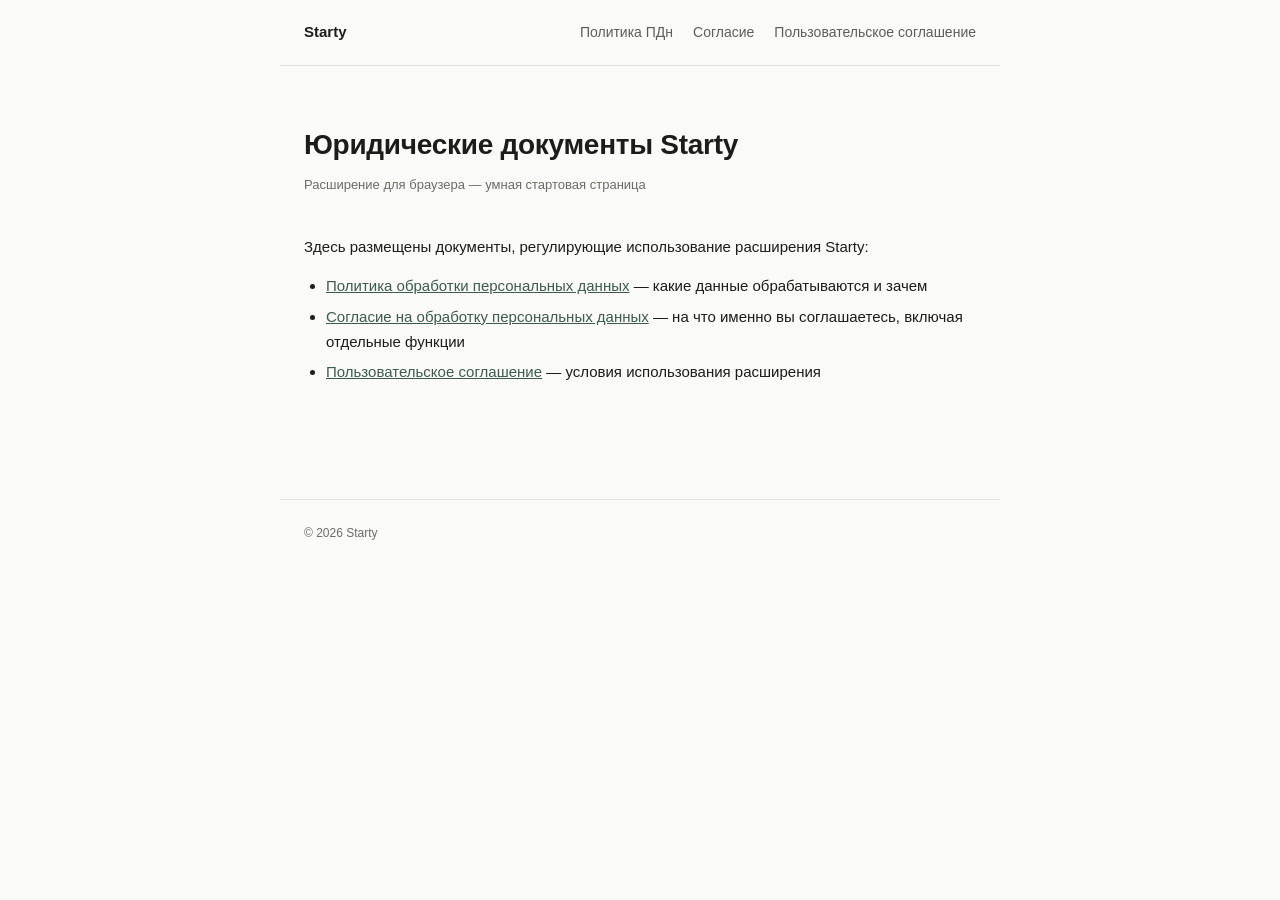
==== index.html @ ca747270 "Add files via upload" ====
<!DOCTYPE html>
<html lang="ru">
<head>
<meta charset="UTF-8">
<meta name="viewport" content="width=device-width, initial-scale=1.0">
<title>Starty — юридические документы</title>
<link rel="stylesheet" href="style.css">
</head>
<body>
<nav>
  <span class="logo">Starty</span>
  <a href="privacy-policy.html">Политика ПДн</a>
  <a href="consent.html">Согласие</a>
  <a href="terms-of-service.html">Пользовательское соглашение</a>
</nav>
<div class="wrap">
  <h1>Юридические документы Starty</h1>
  <p class="meta">Расширение для браузера — умная стартовая страница</p>
  <p>Здесь размещены документы, регулирующие использование расширения Starty:</p>
  <ul>
    <li><a href="privacy-policy.html">Политика обработки персональных данных</a> — какие данные обрабатываются и зачем</li>
    <li><a href="consent.html">Согласие на обработку персональных данных</a> — на что именно вы соглашаетесь, включая отдельные функции</li>
    <li><a href="terms-of-service.html">Пользовательское соглашение</a> — условия использования расширения</li>
  </ul>
</div>
<footer>© 2026 Starty</footer>
</body>
</html>
---- style.css ----
:root{
  --bg:#fafaf9;
  --text:#1c1c1a;
  --muted:#6b6b66;
  --accent:#3d5a4c;
  --border:#e2e0da;
  --card:#ffffff;
}
*{box-sizing:border-box}
body{
  margin:0;
  font-family:-apple-system,BlinkMacSystemFont,"Segoe UI",Roboto,Helvetica,Arial,sans-serif;
  background:var(--bg);
  color:var(--text);
  line-height:1.65;
}
.wrap{max-width:720px;margin:0 auto;padding:56px 24px 100px}
nav{
  max-width:720px;margin:0 auto;padding:20px 24px;
  display:flex;gap:20px;align-items:center;border-bottom:1px solid var(--border);
}
nav a{color:var(--text);text-decoration:none;font-size:14px;font-weight:500;opacity:0.7}
nav a:hover,nav a.active{opacity:1;color:var(--accent)}
nav .logo{font-weight:700;font-size:15px;margin-right:auto;opacity:1}
h1{font-size:28px;font-weight:700;letter-spacing:-0.01em;margin:0 0 6px}
.meta{color:var(--muted);font-size:13px;margin-bottom:40px}
h2{font-size:17px;font-weight:600;margin:36px 0 12px;padding-top:8px}
h2:first-of-type{margin-top:0}
p{margin:0 0 14px;font-size:15px}
ul,ol{margin:0 0 14px;padding-left:22px;font-size:15px}
li{margin-bottom:6px}
table{width:100%;border-collapse:collapse;margin:16px 0 24px;font-size:14px}
th,td{text-align:left;padding:10px 12px;border-bottom:1px solid var(--border);vertical-align:top}
th{font-weight:600;color:var(--muted);font-size:12px;text-transform:uppercase;letter-spacing:0.03em}
a{color:var(--accent)}
.callout{
  background:var(--card);border:1px solid var(--border);border-left:3px solid var(--accent);
  border-radius:6px;padding:14px 16px;font-size:14px;color:var(--muted);margin:16px 0 24px;
}
.placeholder{background:#fff3d6;border-left-color:#c9932a;color:#5c4a1a}
footer{
  max-width:720px;margin:0 auto;padding:24px;border-top:1px solid var(--border);
  font-size:12px;color:var(--muted);
}
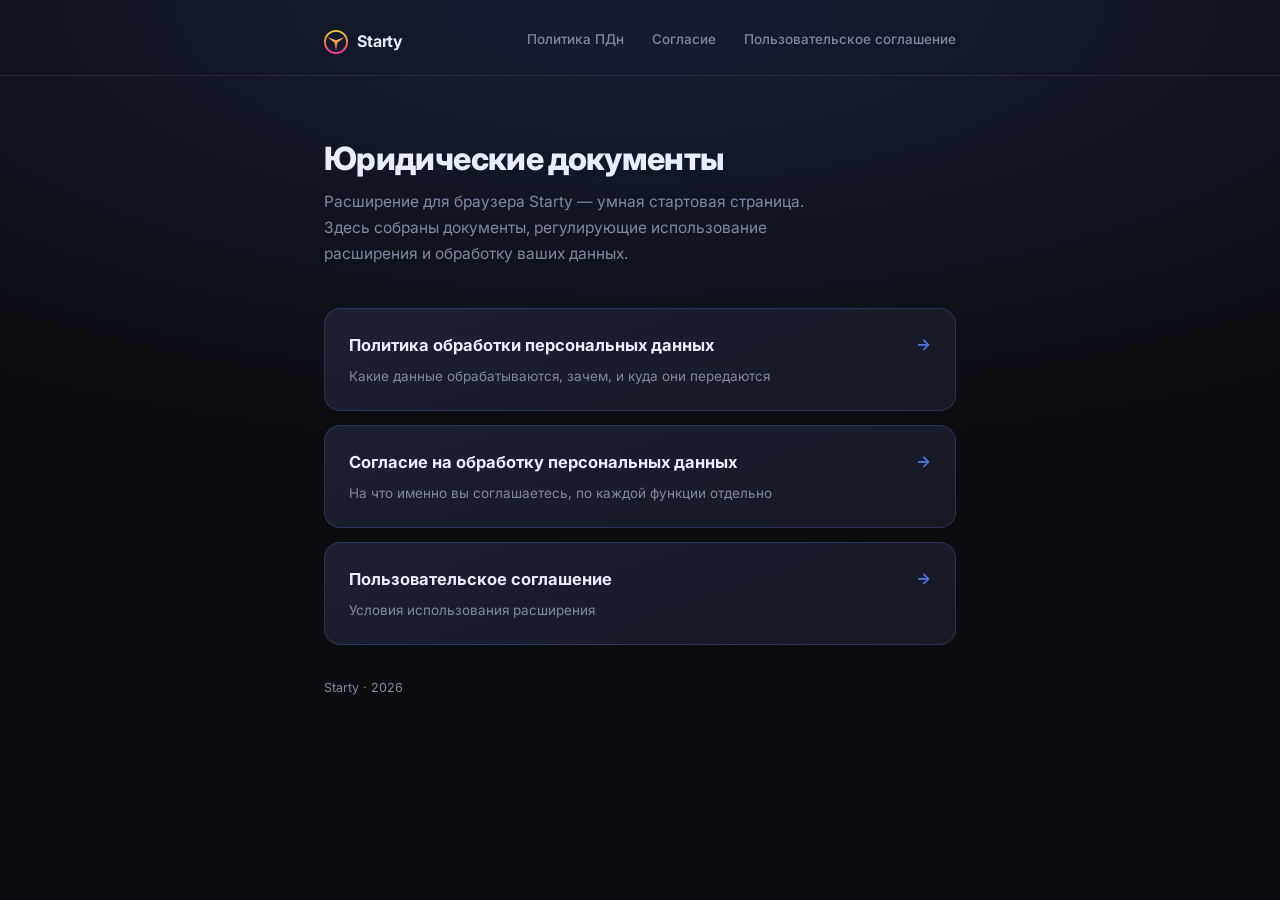
==== commit dc80b57d: "Add files via upload" ====
--- a/index.html
+++ b/index.html
@@ -8,21 +8,49 @@
 </head>
 <body>
 <nav>
-  <span class="logo">Starty</span>
-  <a href="privacy-policy.html">Политика ПДн</a>
-  <a href="consent.html">Согласие</a>
-  <a href="terms-of-service.html">Пользовательское соглашение</a>
+  <div class="page">
+    <a href="index.html" class="logo"><span class="logo-mark"><svg width="40" height="40" viewBox="0 0 40 40" fill="none" xmlns="http://www.w3.org/2000/svg">
+<circle cx="20" cy="20" r="18.5" stroke="url(#paint0_linear_6612_1097)" stroke-width="3"/>
+<path d="M22.5195 21.4404L20 36L17.4805 21.4404L6 12L20 17.1201L34 12L22.5195 21.4404Z" fill="url(#paint1_linear_6612_1097)"/>
+<defs>
+<linearGradient id="paint0_linear_6612_1097" x1="20" y1="0" x2="20" y2="40" gradientUnits="userSpaceOnUse">
+<stop stop-color="#F9CD41"/>
+<stop offset="0.500888" stop-color="#F37D4F"/>
+<stop offset="1" stop-color="#F4339C"/>
+</linearGradient>
+<linearGradient id="paint1_linear_6612_1097" x1="20" y1="12" x2="20" y2="36" gradientUnits="userSpaceOnUse">
+<stop stop-color="#F9CD41"/>
+<stop offset="0.500888" stop-color="#F37D4F"/>
+<stop offset="1" stop-color="#F4339C"/>
+</linearGradient>
+</defs>
+</svg></span>Starty</a>
+    <a href="privacy-policy.html" class="navlink">Политика ПДн</a>
+    <a href="consent.html" class="navlink">Согласие</a>
+    <a href="terms-of-service.html" class="navlink">Пользовательское соглашение</a>
+  </div>
 </nav>
-<div class="wrap">
-  <h1>Юридические документы Starty</h1>
-  <p class="meta">Расширение для браузера — умная стартовая страница</p>
-  <p>Здесь размещены документы, регулирующие использование расширения Starty:</p>
-  <ul>
-    <li><a href="privacy-policy.html">Политика обработки персональных данных</a> — какие данные обрабатываются и зачем</li>
-    <li><a href="consent.html">Согласие на обработку персональных данных</a> — на что именно вы соглашаетесь, включая отдельные функции</li>
-    <li><a href="terms-of-service.html">Пользовательское соглашение</a> — условия использования расширения</li>
-  </ul>
+<div class="page">
+  <div class="hero">
+    <h1>Юридические документы</h1>
+    <p class="intro">Расширение для браузера Starty — умная стартовая страница. Здесь собраны документы, регулирующие использование расширения и обработку ваших данных.</p>
+  </div>
+
+  <div class="doc-links">
+    <a class="doc-link" href="privacy-policy.html">
+      <div class="doc-link-title">Политика обработки персональных данных <span class="arrow">→</span></div>
+      <div class="doc-link-desc">Какие данные обрабатываются, зачем, и куда они передаются</div>
+    </a>
+    <a class="doc-link" href="consent.html">
+      <div class="doc-link-title">Согласие на обработку персональных данных <span class="arrow">→</span></div>
+      <div class="doc-link-desc">На что именно вы соглашаетесь, по каждой функции отдельно</div>
+    </a>
+    <a class="doc-link" href="terms-of-service.html">
+      <div class="doc-link-title">Пользовательское соглашение <span class="arrow">→</span></div>
+      <div class="doc-link-desc">Условия использования расширения</div>
+    </a>
+  </div>
 </div>
-<footer>© 2026 Starty</footer>
+<footer><div class="page">Starty · 2026</div></footer>
 </body>
 </html>
--- a/style.css
+++ b/style.css
@@ -1,44 +1,158 @@
+@import url('https://fonts.googleapis.com/css2?family=Inter:wght@400;500;600;700;800&display=swap');
+
 :root{
-  --bg:#fafaf9;
-  --text:#1c1c1a;
-  --muted:#6b6b66;
-  --accent:#3d5a4c;
-  --border:#e2e0da;
-  --card:#ffffff;
+  --bg:#0B0C10;
+  --tile-top:#1C2030;
+  --tile-bot:#161824;
+  --surface3:#252A3A;
+  --text:#E8EEFF;
+  --text2:#A8BFFF;
+  --muted:#7F899E;
+  --accent:#4971D8;
+  --accent-hover:#5C82E8;
+  --border:rgba(255,255,255,0.07);
+  --border2:rgba(79,122,232,0.25);
 }
 *{box-sizing:border-box}
+html{scroll-behavior:smooth}
 body{
   margin:0;
-  font-family:-apple-system,BlinkMacSystemFont,"Segoe UI",Roboto,Helvetica,Arial,sans-serif;
-  background:var(--bg);
+  font-family:'Inter',-apple-system,BlinkMacSystemFont,"Segoe UI",Roboto,sans-serif;
+  background:
+    radial-gradient(ellipse 90% 50% at 50% 0%, rgba(79,122,232,0.16) 0%, transparent 100%),
+    var(--bg);
+  background-attachment:fixed;
   color:var(--text);
-  line-height:1.65;
+  line-height:1.7;
+  font-size:16px;
+  -webkit-font-smoothing:antialiased;
+  min-height:100vh;
 }
-.wrap{max-width:720px;margin:0 auto;padding:56px 24px 100px}
-nav{
-  max-width:720px;margin:0 auto;padding:20px 24px;
-  display:flex;gap:20px;align-items:center;border-bottom:1px solid var(--border);
+
+/* ── Единый центрированный контейнер на всю страницу — заголовок, мета,
+   разделы — всё внутри ОДНОГО .page, без вложенных контейнеров разной
+   ширины с независимым центрированием (это и съезжало раньше) ── */
+.page{max-width:680px;margin:0 auto;padding:0 24px}
+
+/* ── Nav ── */
+nav .page{
+  padding-top:28px;padding-bottom:20px;
+  display:flex;gap:28px;align-items:center;flex-wrap:wrap;
 }
-nav a{color:var(--text);text-decoration:none;font-size:14px;font-weight:500;opacity:0.7}
-nav a:hover,nav a.active{opacity:1;color:var(--accent)}
-nav .logo{font-weight:700;font-size:15px;margin-right:auto;opacity:1}
-h1{font-size:28px;font-weight:700;letter-spacing:-0.01em;margin:0 0 6px}
-.meta{color:var(--muted);font-size:13px;margin-bottom:40px}
-h2{font-size:17px;font-weight:600;margin:36px 0 12px;padding-top:8px}
-h2:first-of-type{margin-top:0}
-p{margin:0 0 14px;font-size:15px}
-ul,ol{margin:0 0 14px;padding-left:22px;font-size:15px}
-li{margin-bottom:6px}
-table{width:100%;border-collapse:collapse;margin:16px 0 24px;font-size:14px}
-th,td{text-align:left;padding:10px 12px;border-bottom:1px solid var(--border);vertical-align:top}
-th{font-weight:600;color:var(--muted);font-size:12px;text-transform:uppercase;letter-spacing:0.03em}
-a{color:var(--accent)}
+nav{border-bottom:1px solid var(--border)}
+.logo{
+  display:flex;align-items:center;gap:9px;margin-right:auto;
+  font-weight:700;font-size:16px;color:var(--text);letter-spacing:-0.01em;
+  text-decoration:none;
+}
+.logo-mark{
+  width:24px;height:24px;flex-shrink:0;
+  display:flex;align-items:center;justify-content:center;
+}
+.logo-mark svg{width:100%;height:100%;display:block}
+nav a.navlink{
+  position:relative;color:var(--muted);text-decoration:none;
+  font-size:13.5px;font-weight:500;padding-bottom:4px;
+  transition:color .15s ease;
+}
+nav a.navlink::after{
+  content:'';position:absolute;left:0;right:100%;bottom:0;height:1.5px;
+  background:var(--accent);border-radius:1px;transition:right .25s cubic-bezier(.4,0,.2,1);
+}
+nav a.navlink:hover{color:var(--text)}
+nav a.navlink:hover::after{right:0}
+nav a.navlink.active{color:var(--text2);font-weight:600}
+nav a.navlink.active::after{right:0}
+
+/* ── Header ── */
+.hero{padding:64px 0 8px}
+h1{
+  font-weight:800;font-size:32px;
+  letter-spacing:-0.02em;margin:0 0 10px;line-height:1.2;
+  color:var(--text);
+}
+.meta{color:var(--muted);font-size:13.5px;margin:0 0 48px;font-variant-numeric:tabular-nums}
+
+/* ── Документ как одна карточка, как виджет самого продукта ── */
+.card{
+  background:linear-gradient(160deg,var(--tile-top) 0%,var(--tile-bot) 100%);
+  border:1px solid var(--border2);
+  border-radius:20px;
+  padding:8px 40px;
+  box-shadow:0 20px 60px rgba(0,0,0,0.45),0 2px 8px rgba(0,0,0,0.3);
+  margin-bottom:80px;
+}
+
+.section{padding:36px 0}
+.section + .section{border-top:1px solid var(--border)}
+
+.section-head{display:flex;align-items:center;gap:12px;margin-bottom:16px}
+.section-num{
+  width:28px;height:28px;border-radius:9px;flex-shrink:0;
+  background:var(--surface3);border:1px solid var(--border2);
+  display:flex;align-items:center;justify-content:center;
+  font-weight:700;font-size:13px;color:var(--text2);
+  font-variant-numeric:tabular-nums;
+}
+.section-body h2{
+  font-weight:700;font-size:17px;margin:0;letter-spacing:-0.005em;color:var(--text);
+}
+
+p{margin:0 0 14px;font-size:15px;color:var(--text)}
+p:last-child{margin-bottom:0}
+strong{font-weight:600;color:var(--text2)}
+ul,ol{margin:0 0 14px;padding-left:20px;font-size:15px}
+li{margin-bottom:7px;color:var(--text)}
+li:last-child{margin-bottom:0}
+code{
+  font-family:ui-monospace,"SF Mono",Consolas,monospace;font-size:0.86em;
+  background:rgba(255,255,255,0.06);color:var(--text2);padding:2px 6px;border-radius:5px;
+}
+a{color:var(--text2);text-decoration-thickness:1px;text-underline-offset:2px}
+a:hover{color:var(--accent-hover)}
+
+table{width:100%;border-collapse:collapse;margin:8px 0 18px;font-size:13px;background:rgba(0,0,0,0.15);border-radius:12px;overflow:hidden;border:1px solid var(--border)}
+th,td{text-align:left;padding:12px 14px;border-bottom:1px solid var(--border);vertical-align:top}
+th{font-weight:600;color:var(--text2);font-size:10.5px;text-transform:uppercase;letter-spacing:0.05em;background:rgba(255,255,255,0.03)}
+tr:last-child td{border-bottom:none}
+
 .callout{
-  background:var(--card);border:1px solid var(--border);border-left:3px solid var(--accent);
-  border-radius:6px;padding:14px 16px;font-size:14px;color:var(--muted);margin:16px 0 24px;
+  background:rgba(79,122,232,0.08);border:1px solid var(--border2);
+  border-radius:12px;padding:16px 20px;font-size:13.5px;color:var(--text2);margin:16px 0 0;
 }
-.placeholder{background:#fff3d6;border-left-color:#c9932a;color:#5c4a1a}
-footer{
-  max-width:720px;margin:0 auto;padding:24px;border-top:1px solid var(--border);
-  font-size:12px;color:var(--muted);
+
+footer{padding:32px 0 60px;font-size:12.5px;color:var(--muted)}
+
+/* ── Index page ── */
+.intro{max-width:480px;color:var(--muted);font-size:15.5px;margin-bottom:8px}
+.doc-links{display:flex;flex-direction:column;gap:14px;margin-top:32px}
+.doc-link{
+  display:block;padding:22px 24px;
+  background:linear-gradient(160deg,var(--tile-top) 0%,var(--tile-bot) 100%);
+  border:1px solid var(--border2);border-radius:16px;
+  text-decoration:none;color:var(--text);
+  transition:border-color .18s ease,transform .18s ease;
 }
+.doc-link:hover{border-color:rgba(79,122,232,0.55);transform:translateY(-2px)}
+.doc-link-title{
+  font-weight:700;font-size:16.5px;
+  display:flex;align-items:center;justify-content:space-between;gap:12px;
+}
+.doc-link-title .arrow{color:var(--accent);transition:transform .2s ease;font-size:16px}
+.doc-link:hover .doc-link-title .arrow{transform:translateX(4px)}
+.doc-link-desc{color:var(--muted);font-size:13.5px;margin-top:6px}
+
+/* ── Mobile ── */
+@media (max-width:640px){
+  .hero{padding:44px 0 4px}
+  h1{font-size:25px}
+  .card{padding:4px 20px;border-radius:16px}
+  .section{padding:28px 0}
+}
+
+@media (prefers-reduced-motion:reduce){
+  html{scroll-behavior:auto}
+  nav a.navlink::after,.doc-link-title .arrow,.doc-link{transition:none}
+}
+
+a:focus-visible,button:focus-visible{outline:2px solid var(--accent);outline-offset:2px}
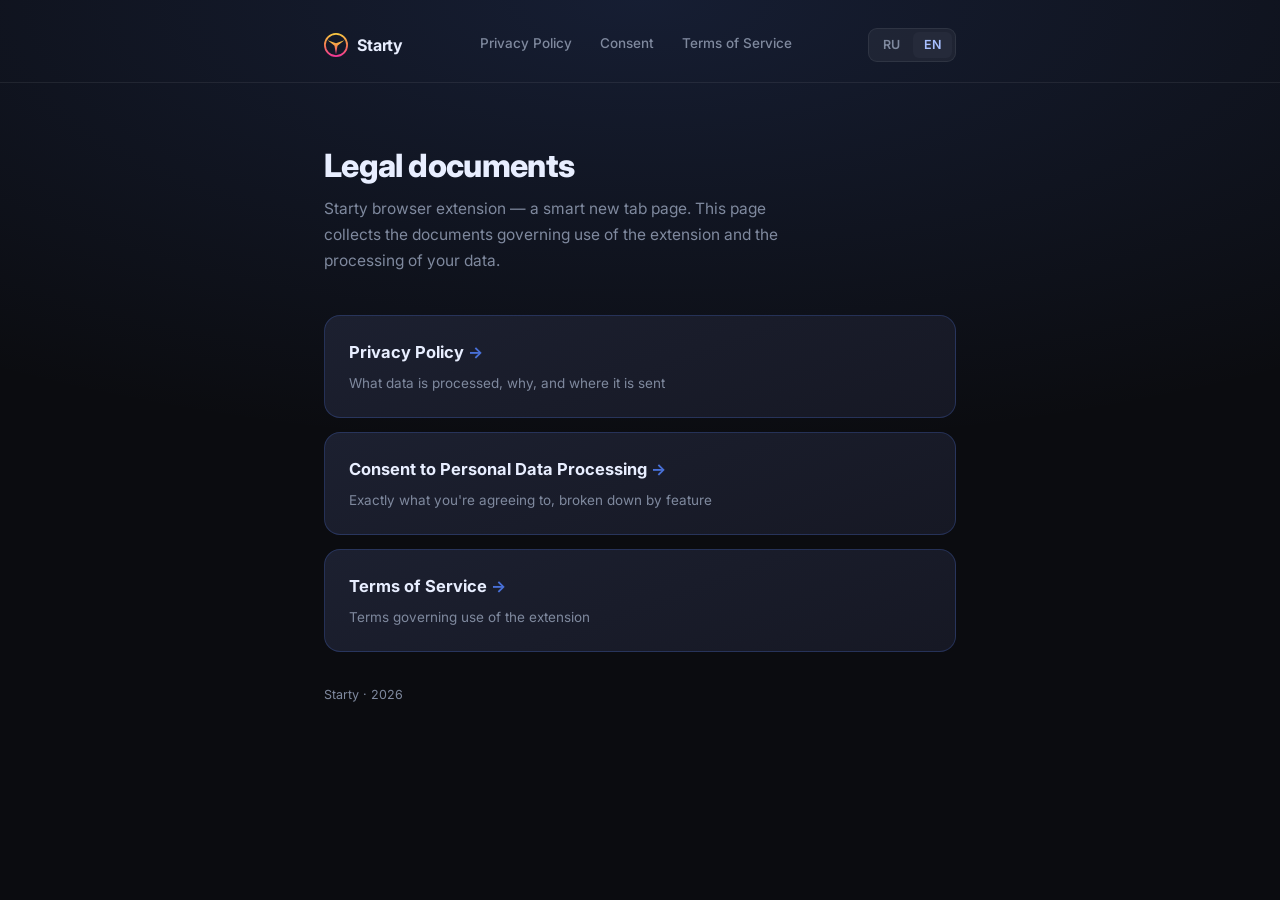
==== commit a2713b31: "Add files via upload" ====
--- a/index.html
+++ b/index.html
@@ -1,10 +1,18 @@
 <!DOCTYPE html>
-<html lang="ru">
+<html lang="ru" data-lang="ru">
 <head>
 <meta charset="UTF-8">
 <meta name="viewport" content="width=device-width, initial-scale=1.0">
-<title>Starty — юридические документы</title>
+<title>Starty — юридические документы / Legal documents</title>
 <link rel="stylesheet" href="style.css">
+<script>
+(function(){
+  var saved;
+  try{saved=localStorage.getItem('starty_legal_lang');}catch(e){}
+  var lang=(saved==='ru'||saved==='en')?saved:(((navigator.language||'').toLowerCase().indexOf('ru')===0)?'ru':'en');
+  document.documentElement.setAttribute('data-lang',lang);
+})();
+</script>
 </head>
 <body>
 <nav>
@@ -25,32 +33,58 @@
 </linearGradient>
 </defs>
 </svg></span>Starty</a>
-    <a href="privacy-policy.html" class="navlink">Политика ПДн</a>
-    <a href="consent.html" class="navlink">Согласие</a>
-    <a href="terms-of-service.html" class="navlink">Пользовательское соглашение</a>
+    <a href="privacy-policy.html" class="navlink"><span class="lang-ru">Политика ПДн</span><span class="lang-en">Privacy Policy</span></a>
+    <a href="consent.html" class="navlink"><span class="lang-ru">Согласие</span><span class="lang-en">Consent</span></a>
+    <a href="terms-of-service.html" class="navlink"><span class="lang-ru">Пользовательское соглашение</span><span class="lang-en">Terms of Service</span></a>
+    <div class="lang-toggle">
+      <button type="button" data-lang="ru">RU</button>
+      <button type="button" data-lang="en">EN</button>
+    </div>
   </div>
 </nav>
 <div class="page">
   <div class="hero">
-    <h1>Юридические документы</h1>
-    <p class="intro">Расширение для браузера Starty — умная стартовая страница. Здесь собраны документы, регулирующие использование расширения и обработку ваших данных.</p>
+    <h1><span class="lang-ru">Юридические документы</span><span class="lang-en">Legal documents</span></h1>
+    <p class="intro">
+      <span class="lang-ru">Расширение для браузера Starty — умная стартовая страница. Здесь собраны документы, регулирующие использование расширения и обработку ваших данных.</span>
+      <span class="lang-en">Starty browser extension — a smart new tab page. This page collects the documents governing use of the extension and the processing of your data.</span>
+    </p>
   </div>
 
   <div class="doc-links">
     <a class="doc-link" href="privacy-policy.html">
-      <div class="doc-link-title">Политика обработки персональных данных <span class="arrow">→</span></div>
-      <div class="doc-link-desc">Какие данные обрабатываются, зачем, и куда они передаются</div>
+      <div class="doc-link-title">
+        <span class="lang-ru">Политика обработки персональных данных <span class="arrow">→</span></span>
+        <span class="lang-en">Privacy Policy <span class="arrow">→</span></span>
+      </div>
+      <div class="doc-link-desc">
+        <span class="lang-ru">Какие данные обрабатываются, зачем, и куда они передаются</span>
+        <span class="lang-en">What data is processed, why, and where it is sent</span>
+      </div>
     </a>
     <a class="doc-link" href="consent.html">
-      <div class="doc-link-title">Согласие на обработку персональных данных <span class="arrow">→</span></div>
-      <div class="doc-link-desc">На что именно вы соглашаетесь, по каждой функции отдельно</div>
+      <div class="doc-link-title">
+        <span class="lang-ru">Согласие на обработку персональных данных <span class="arrow">→</span></span>
+        <span class="lang-en">Consent to Personal Data Processing <span class="arrow">→</span></span>
+      </div>
+      <div class="doc-link-desc">
+        <span class="lang-ru">На что именно вы соглашаетесь, по каждой функции отдельно</span>
+        <span class="lang-en">Exactly what you're agreeing to, broken down by feature</span>
+      </div>
     </a>
     <a class="doc-link" href="terms-of-service.html">
-      <div class="doc-link-title">Пользовательское соглашение <span class="arrow">→</span></div>
-      <div class="doc-link-desc">Условия использования расширения</div>
+      <div class="doc-link-title">
+        <span class="lang-ru">Пользовательское соглашение <span class="arrow">→</span></span>
+        <span class="lang-en">Terms of Service <span class="arrow">→</span></span>
+      </div>
+      <div class="doc-link-desc">
+        <span class="lang-ru">Условия использования расширения</span>
+        <span class="lang-en">Terms governing use of the extension</span>
+      </div>
     </a>
   </div>
 </div>
 <footer><div class="page">Starty · 2026</div></footer>
+<script src="lang-toggle.js"></script>
 </body>
 </html>
--- a/style.css
+++ b/style.css
@@ -156,3 +156,23 @@
 }
 
 a:focus-visible,button:focus-visible{outline:2px solid var(--accent);outline-offset:2px}
+
+/* ── Переключатель языка (RU/EN) — один URL для CWS, оба языка внутри ── */
+html[data-lang="en"] .lang-ru{display:none!important}
+html[data-lang="ru"] .lang-en{display:none!important}
+.lang-toggle{
+  display:flex;align-items:center;gap:2px;margin-left:auto;
+  background:rgba(255,255,255,0.05);border:1px solid var(--border);border-radius:9px;padding:3px;
+}
+nav .page{flex-wrap:nowrap}
+.lang-toggle button{
+  background:none;border:none;color:var(--muted);font-size:12.5px;font-weight:600;
+  padding:5px 11px;border-radius:6px;cursor:pointer;transition:all .15s ease;
+  font-family:inherit;line-height:1.3;
+}
+.lang-toggle button.active{background:var(--surface3);color:var(--text2)}
+.lang-toggle button:hover:not(.active){color:var(--text)}
+@media (max-width:640px){
+  nav .page{flex-wrap:wrap}
+  .lang-toggle{margin-left:0;order:10}
+}
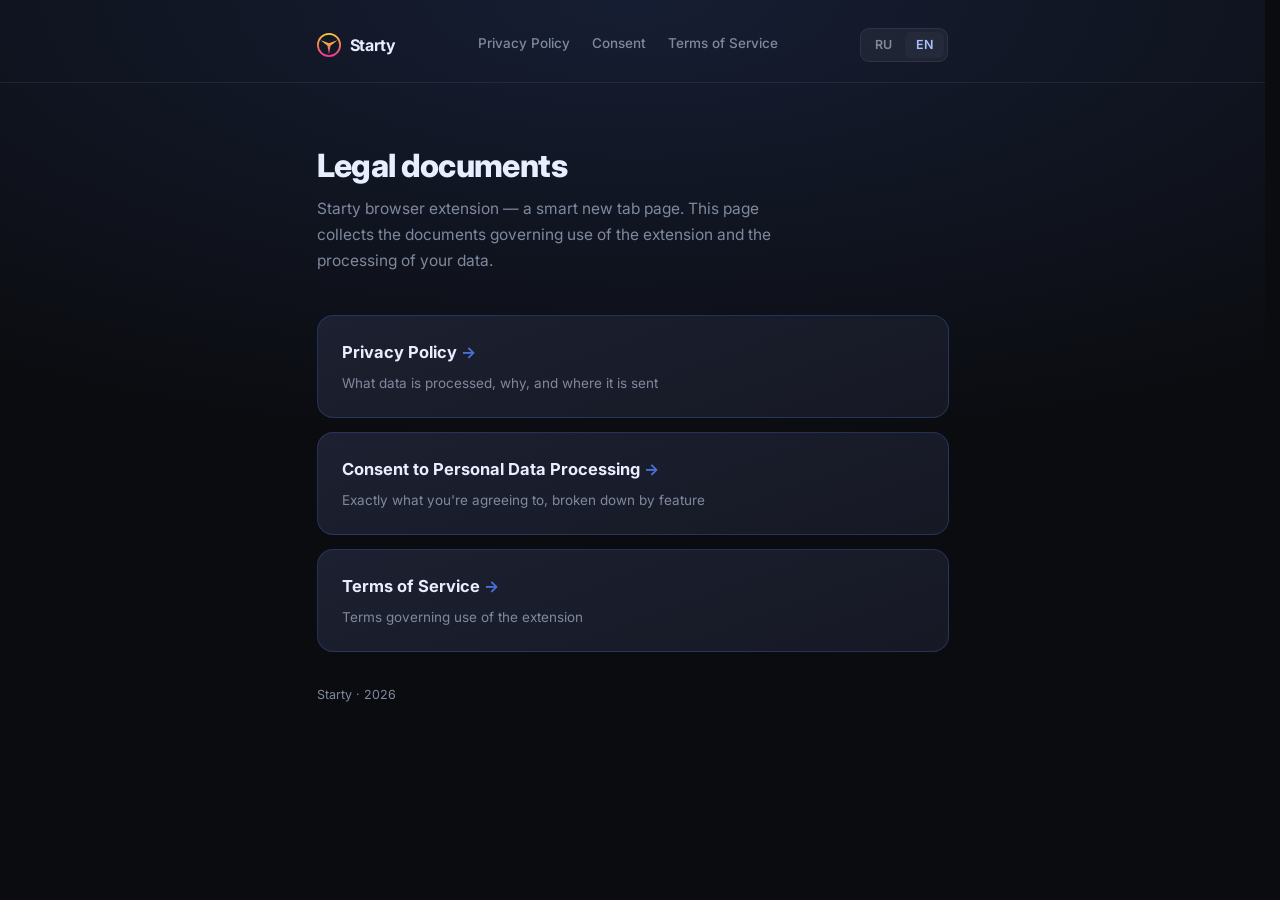
==== commit 6c2b6561: "Add files via upload" ====
--- a/index.html
+++ b/index.html
@@ -35,7 +35,7 @@
 </svg></span>Starty</a>
     <a href="privacy-policy.html" class="navlink"><span class="lang-ru">Политика ПДн</span><span class="lang-en">Privacy Policy</span></a>
     <a href="consent.html" class="navlink"><span class="lang-ru">Согласие</span><span class="lang-en">Consent</span></a>
-    <a href="terms-of-service.html" class="navlink"><span class="lang-ru">Пользовательское соглашение</span><span class="lang-en">Terms of Service</span></a>
+    <a href="terms-of-service.html" class="navlink"><span class="lang-ru">Условия</span><span class="lang-en">Terms of Service</span></a>
     <div class="lang-toggle">
       <button type="button" data-lang="ru">RU</button>
       <button type="button" data-lang="en">EN</button>
--- a/style.css
+++ b/style.css
@@ -14,7 +14,7 @@
   --border2:rgba(79,122,232,0.25);
 }
 *{box-sizing:border-box}
-html{scroll-behavior:smooth}
+html{scroll-behavior:smooth;scrollbar-gutter:stable}
 body{
   margin:0;
   font-family:'Inter',-apple-system,BlinkMacSystemFont,"Segoe UI",Roboto,sans-serif;
@@ -37,11 +37,11 @@
 /* ── Nav ── */
 nav .page{
   padding-top:28px;padding-bottom:20px;
-  display:flex;gap:28px;align-items:center;flex-wrap:wrap;
+  display:flex;gap:22px;align-items:center;flex-wrap:nowrap;
 }
 nav{border-bottom:1px solid var(--border)}
 .logo{
-  display:flex;align-items:center;gap:9px;margin-right:auto;
+  display:flex;align-items:center;gap:9px;margin-right:auto;flex-shrink:0;
   font-weight:700;font-size:16px;color:var(--text);letter-spacing:-0.01em;
   text-decoration:none;
 }
@@ -52,7 +52,7 @@
 .logo-mark svg{width:100%;height:100%;display:block}
 nav a.navlink{
   position:relative;color:var(--muted);text-decoration:none;
-  font-size:13.5px;font-weight:500;padding-bottom:4px;
+  font-size:13.5px;font-weight:500;padding-bottom:4px;white-space:nowrap;
   transition:color .15s ease;
 }
 nav a.navlink::after{
@@ -131,13 +131,15 @@
   background:linear-gradient(160deg,var(--tile-top) 0%,var(--tile-bot) 100%);
   border:1px solid var(--border2);border-radius:16px;
   text-decoration:none;color:var(--text);
-  transition:border-color .18s ease,transform .18s ease;
+  transition:border-color .18s ease;
 }
-.doc-link:hover{border-color:rgba(79,122,232,0.55);transform:translateY(-2px)}
+.doc-link:hover{border-color:rgba(79,122,232,0.55)}
 .doc-link-title{
   font-weight:700;font-size:16.5px;
   display:flex;align-items:center;justify-content:space-between;gap:12px;
+  transition:color .18s ease;
 }
+.doc-link:hover .doc-link-title{color:var(--text2)}
 .doc-link-title .arrow{color:var(--accent);transition:transform .2s ease;font-size:16px}
 .doc-link:hover .doc-link-title .arrow{transform:translateX(4px)}
 .doc-link-desc{color:var(--muted);font-size:13.5px;margin-top:6px}
@@ -164,7 +166,6 @@
   display:flex;align-items:center;gap:2px;margin-left:auto;
   background:rgba(255,255,255,0.05);border:1px solid var(--border);border-radius:9px;padding:3px;
 }
-nav .page{flex-wrap:nowrap}
 .lang-toggle button{
   background:none;border:none;color:var(--muted);font-size:12.5px;font-weight:600;
   padding:5px 11px;border-radius:6px;cursor:pointer;transition:all .15s ease;
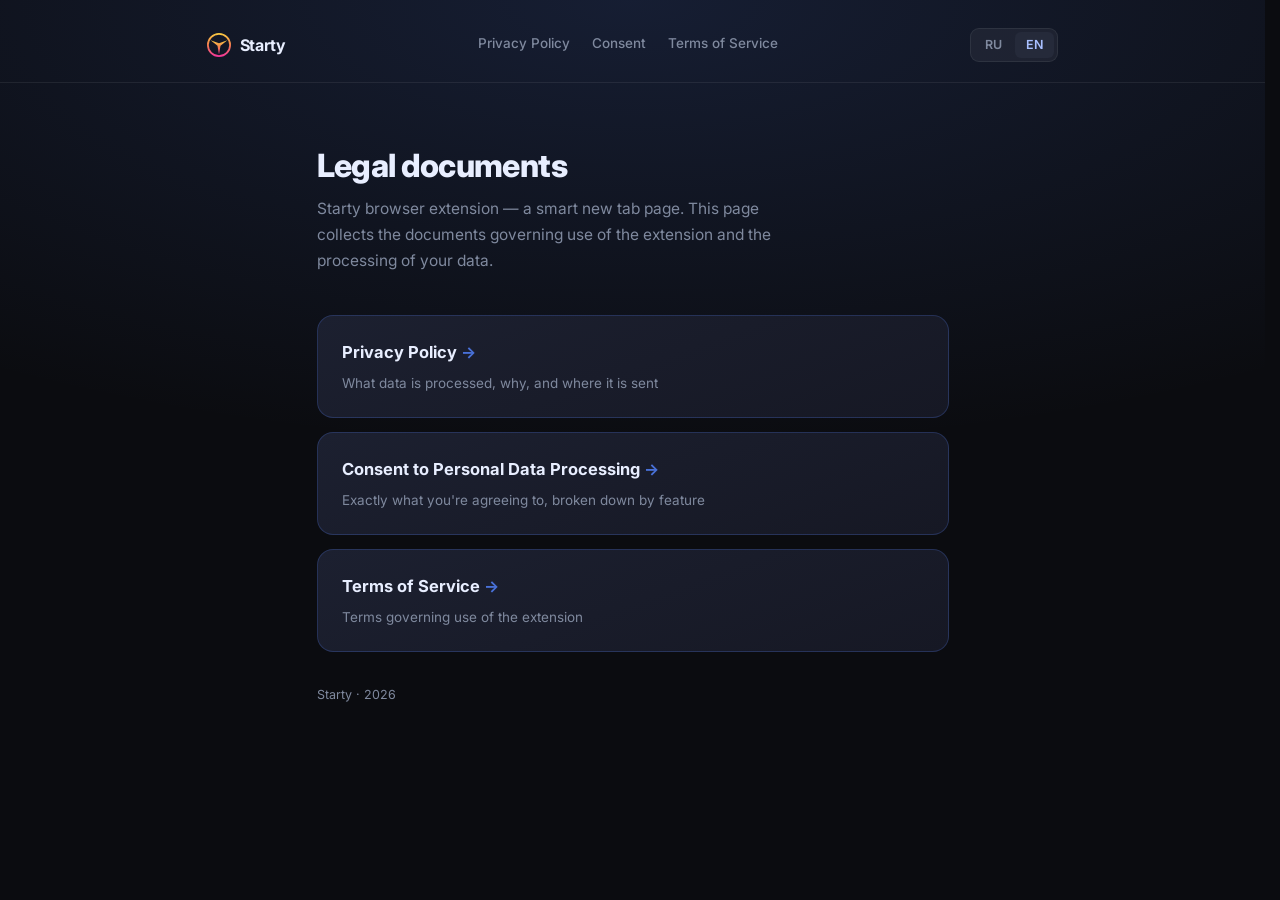
==== commit 30f32abc: "Add files via upload" ====
--- a/index.html
+++ b/index.html
@@ -35,7 +35,7 @@
 </svg></span>Starty</a>
     <a href="privacy-policy.html" class="navlink"><span class="lang-ru">Политика ПДн</span><span class="lang-en">Privacy Policy</span></a>
     <a href="consent.html" class="navlink"><span class="lang-ru">Согласие</span><span class="lang-en">Consent</span></a>
-    <a href="terms-of-service.html" class="navlink"><span class="lang-ru">Условия</span><span class="lang-en">Terms of Service</span></a>
+    <a href="terms-of-service.html" class="navlink"><span class="lang-ru">Пользовательское соглашение</span><span class="lang-en">Terms of Service</span></a>
     <div class="lang-toggle">
       <button type="button" data-lang="ru">RU</button>
       <button type="button" data-lang="en">EN</button>
--- a/style.css
+++ b/style.css
@@ -34,8 +34,13 @@
    ширины с независимым центрированием (это и съезжало раньше) ── */
 .page{max-width:680px;margin:0 auto;padding:0 24px}
 
-/* ── Nav ── */
+/* ── Nav — шире основной колонки контента (680px), чтобы полные названия
+   всех документов помещались в одну строку с комфортным запасом, а не
+   впритык — раньше подсчёт по ширине показывал, что полный текст едва
+   помещается в 680px, из-за чего перенос срабатывал непредсказуемо в
+   зависимости от точной ширины окна ── */
 nav .page{
+  max-width:900px;
   padding-top:28px;padding-bottom:20px;
   display:flex;gap:22px;align-items:center;flex-wrap:nowrap;
 }
@@ -79,7 +84,6 @@
   border:1px solid var(--border2);
   border-radius:20px;
   padding:8px 40px;
-  box-shadow:0 20px 60px rgba(0,0,0,0.45),0 2px 8px rgba(0,0,0,0.3);
   margin-bottom:80px;
 }
 
@@ -144,6 +148,14 @@
 .doc-link:hover .doc-link-title .arrow{transform:translateX(4px)}
 .doc-link-desc{color:var(--muted);font-size:13.5px;margin-top:6px}
 
+/* ── Nav — на узких окнах переносим осознанно, в 2 ряда с центровкой,
+   вместо того чтобы рисковать переполнением впритык на промежуточных
+   ширинах между "полностью помещается" и "точно мобильный" ── */
+@media (max-width:720px){
+  nav .page{flex-wrap:wrap;row-gap:12px}
+  .lang-toggle{margin-left:0;order:10}
+}
+
 /* ── Mobile ── */
 @media (max-width:640px){
   .hero{padding:44px 0 4px}
@@ -173,7 +185,3 @@
 }
 .lang-toggle button.active{background:var(--surface3);color:var(--text2)}
 .lang-toggle button:hover:not(.active){color:var(--text)}
-@media (max-width:640px){
-  nav .page{flex-wrap:wrap}
-  .lang-toggle{margin-left:0;order:10}
-}
